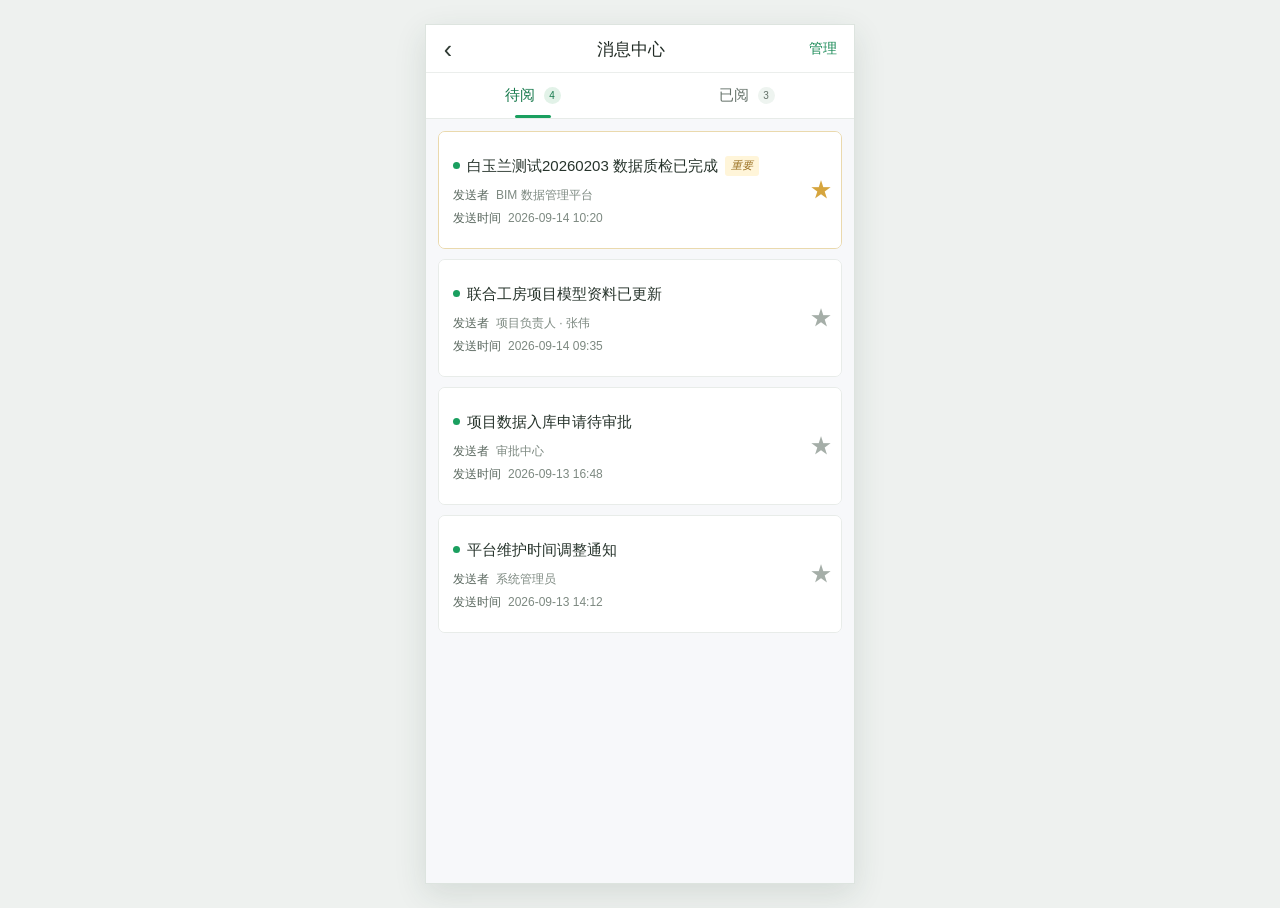
==== mobile-message-center.html @ 8de303bb "新增移动端消息待阅标记与已阅删除原型" ====
<!doctype html>
<html lang="zh-CN">
<head>
  <meta charset="UTF-8">
  <meta name="viewport" content="width=device-width, initial-scale=1, viewport-fit=cover">
  <title>消息中心 - 合肥 BIM 数据中台</title>
  <style>
    *{box-sizing:border-box}
    html,body{margin:0;min-height:100%;background:#eef1ef;color:#303b34;font-family:-apple-system,BlinkMacSystemFont,"PingFang SC","Microsoft YaHei",sans-serif}
    button{font:inherit}
    .mobile-app{position:relative;width:100%;max-width:430px;min-height:100vh;margin:0 auto;background:#f7f8fa;overflow:hidden}
    .app-header{position:sticky;top:0;z-index:20;display:grid;grid-template-columns:44px 1fr 62px;align-items:center;height:48px;padding-top:env(safe-area-inset-top);border-bottom:1px solid #ebeeec;background:#fff}
    .app-header h1{margin:0;text-align:center;font-size:17px;font-weight:500;color:#202a24}
    .header-button{height:48px;border:0;background:transparent;color:#1a8a57;font-size:14px;cursor:pointer}
    .header-button.back{font-size:25px;color:#303b34}
    .message-tabs{position:sticky;top:48px;z-index:18;display:grid;grid-template-columns:1fr 1fr;height:46px;border-bottom:1px solid #e7ebe8;background:#fff}
    .message-tab{position:relative;border:0;background:transparent;color:#66736b;font-size:15px;cursor:pointer}
    .message-tab.active{color:#187a4d;font-weight:500}
    .message-tab.active:after{position:absolute;right:calc(50% - 18px);bottom:0;left:calc(50% - 18px);height:3px;border-radius:2px;background:#1a9f5f;content:""}
    .message-tab em{display:inline-grid;place-items:center;min-width:17px;height:17px;margin-left:4px;padding:0 4px;border-radius:9px;background:#eef4f0;color:#647169;font-size:10px;font-style:normal;vertical-align:1px}
    .message-tab.active em{background:#e2f2e8;color:#187a4d}
    .manage-strip{display:flex;align-items:center;justify-content:space-between;height:42px;padding:0 14px;border-bottom:1px solid #e5ebe7;background:#f1f7f3;color:#66736b;font-size:13px}
    .select-all{display:flex;align-items:center;gap:7px;cursor:pointer}
    .select-all input,.message-select input{width:17px;height:17px;margin:0;accent-color:#1a8a57}
    .manage-strip span{color:#87938b}
    .message-list{padding:12px 12px 82px}
    .message-card{position:relative;margin-bottom:10px;border:1px solid #e8ece9;border-radius:7px;background:#fff;overflow:hidden}
    .message-card.important{border-color:#ead9ad}
    .message-card-main{display:grid;grid-template-columns:1fr 40px;min-height:116px}
    .message-card.managing .message-card-main{grid-template-columns:42px 1fr 40px}
    .message-select{display:none;align-items:center;justify-content:center;border-right:1px solid #f0f2f1}
    .message-card.managing .message-select{display:flex}
    .message-open{padding:14px 6px 13px 14px;border:0;background:#fff;text-align:left;cursor:pointer}
    .message-subject{display:flex;align-items:center;gap:7px;margin-bottom:10px;color:#26332b;font-size:15px;font-weight:500;line-height:1.45}
    .unread-dot{flex:0 0 auto;width:7px;height:7px;border-radius:50%;background:#1a9f5f}
    .important-label{display:inline-flex;align-items:center;height:20px;padding:0 6px;border-radius:3px;background:#fff5d9;color:#9b7224;font-size:11px;font-weight:400}
    .message-meta{display:grid;gap:7px;color:#7d8981;font-size:12px;line-height:1.35}
    .message-meta span{overflow:hidden;text-overflow:ellipsis;white-space:nowrap}
    .message-meta b{margin-right:7px;color:#58665d;font-weight:400}
    .card-action{display:flex;align-items:center;justify-content:center;border:0;background:#fff;color:#a5aea8;font-size:22px;cursor:pointer}
    .card-action.important{color:#d6a53e}
    .card-action.delete{color:#9d6b63;font-size:18px}
    .empty{padding:90px 20px;text-align:center;color:#939d97;font-size:14px}
    .batch-bar{position:absolute;right:0;bottom:0;left:0;z-index:22;display:flex;align-items:center;gap:12px;padding:10px 14px calc(10px + env(safe-area-inset-bottom));border-top:1px solid #dfe6e1;background:#fff;box-shadow:0 -4px 12px rgba(30,61,43,.06)}
    .batch-bar span{flex:1;color:#68756d;font-size:13px}
    .batch-action{height:36px;padding:0 18px;border:1px solid #218658;border-radius:5px;background:#fff;color:#18774c;cursor:pointer}
    .batch-action.primary{background:#188556;color:#fff}
    .batch-action.danger{border-color:#c98579;color:#a34f43}
    .batch-action:disabled{border-color:#d7ddd9;background:#f3f5f4;color:#aab2ad;cursor:not-allowed}
    .sheet-mask{position:absolute;inset:0;z-index:40;display:flex;align-items:flex-end;background:rgba(18,31,23,.36)}
    .sheet{width:100%;max-height:86vh;border-radius:12px 12px 0 0;background:#fff;overflow:auto}
    .sheet-head{position:sticky;top:0;display:grid;grid-template-columns:50px 1fr 50px;align-items:center;height:50px;border-bottom:1px solid #e8ece9;background:#fff}
    .sheet-head h2{margin:0;text-align:center;font-size:16px;font-weight:500}
    .sheet-head button{height:50px;border:0;background:transparent;color:#65736a;font-size:14px;cursor:pointer}
    .sheet-content{padding:20px 18px 32px}
    .sheet-content h3{margin:0 0 14px;color:#25332a;font-size:18px;font-weight:500;line-height:1.5}
    .detail-meta{display:grid;gap:8px;padding-bottom:16px;border-bottom:1px solid #edf0ee;color:#7c8880;font-size:12px}
    .detail-meta b{display:inline-block;width:60px;color:#56645b;font-weight:400}
    .sheet-content p{margin:18px 0 0;color:#4d5b52;font-size:14px;line-height:1.8}
    .confirm-box{align-self:center;width:calc(100% - 56px);margin:auto;border-radius:9px;background:#fff;overflow:hidden}
    .confirm-box h3{margin:0;padding:22px 20px 8px;text-align:center;font-size:17px;font-weight:500}
    .confirm-box p{margin:0;padding:0 22px 22px;color:#78847c;text-align:center;font-size:13px;line-height:1.6}
    .confirm-actions{display:grid;grid-template-columns:1fr 1fr;border-top:1px solid #e6ebe7}
    .confirm-actions button{height:46px;border:0;background:#fff;color:#66736b;cursor:pointer}
    .confirm-actions button+button{border-left:1px solid #e6ebe7;color:#a34f43}
    [hidden]{display:none!important}
    @media(min-width:431px){.mobile-app{min-height:860px;margin:24px auto;border:1px solid #dde4df;box-shadow:0 10px 30px rgba(37,62,47,.12)}}
  </style>
</head>
<body>
  <main class="mobile-app" id="mobileMessageApp">
    <header class="app-header">
      <button class="header-button back" type="button" aria-label="返回">‹</button>
      <h1>消息中心</h1>
      <button class="header-button" type="button" data-manage>管理</button>
    </header>
    <nav class="message-tabs" aria-label="消息状态">
      <button class="message-tab active" type="button" data-tab="unread">待阅 <em data-unread-count></em></button>
      <button class="message-tab" type="button" data-tab="read">已阅 <em data-read-count></em></button>
    </nav>
    <section class="manage-strip" data-manage-strip hidden>
      <label class="select-all"><input type="checkbox" data-select-all>全选</label>
      <span data-selected-label>已选择 0 条</span>
    </section>
    <section class="message-list" data-message-list></section>
    <footer class="batch-bar" data-batch-bar hidden>
      <span data-batch-summary>请选择消息</span>
      <button class="batch-action primary" type="button" data-batch-mark disabled>标记重要</button>
      <button class="batch-action danger" type="button" data-batch-delete disabled>删除</button>
    </footer>
    <section class="sheet-mask" data-detail-mask hidden>
      <article class="sheet" role="dialog" aria-modal="true" aria-label="消息详情">
        <header class="sheet-head"><span></span><h2>消息详情</h2><button type="button" data-close-detail>关闭</button></header>
        <div class="sheet-content" data-detail-content></div>
      </article>
    </section>
    <section class="sheet-mask" data-confirm-mask hidden>
      <article class="confirm-box" role="dialog" aria-modal="true" aria-label="删除确认">
        <h3>删除消息</h3>
        <p data-confirm-text></p>
        <div class="confirm-actions"><button type="button" data-cancel-delete>取消</button><button type="button" data-confirm-delete>删除</button></div>
      </article>
    </section>
  </main>
  <script>
    (() => {
      const app = document.getElementById('mobileMessageApp');
      const messages = [
        {id:1,read:false,important:true,sender:'BIM 数据管理平台',time:'2026-09-14 10:20',subject:'白玉兰测试20260203 数据质检已完成',content:'项目数据质检任务已完成，请进入质检结果查看本次检查情况。'},
        {id:2,read:false,important:false,sender:'项目负责人 · 张伟',time:'2026-09-14 09:35',subject:'联合工房项目模型资料已更新',content:'联合工房土建专业模型资料已更新，请及时查看最新版本。'},
        {id:3,read:false,important:false,sender:'审批中心',time:'2026-09-13 16:48',subject:'项目数据入库申请待审批',content:'您有一条项目数据入库申请待处理，请在审批中心完成审批。'},
        {id:4,read:false,important:false,sender:'系统管理员',time:'2026-09-13 14:12',subject:'平台维护时间调整通知',content:'平台计划维护时间已调整，请提前保存正在处理的业务数据。'},
        {id:5,read:true,important:true,sender:'BIM 数据管理平台',time:'2026-09-12 15:30',subject:'完整性检查已通过',content:'白玉兰测试20260203 完整性检查已通过，可继续发起数据质检。'},
        {id:6,read:true,important:false,sender:'审批中心',time:'2026-09-11 11:28',subject:'模型数据使用申请已同意',content:'您提交的模型数据使用申请已审批通过。'},
        {id:7,read:true,important:false,sender:'项目负责人 · 李敏',time:'2026-09-10 17:05',subject:'机电专业文件重新上传完成',content:'机电专业模型文件已重新上传，可重新执行相关检查。'}
      ];
      const state = {tab:'unread',managing:false,selected:new Set(),pendingDelete:[]};
      const list = app.querySelector('[data-message-list]');
      const escapeHtml = value => String(value).replace(/[&<>"']/g, char => ({'&':'&amp;','<':'&lt;','>':'&gt;','"':'&quot;',"'":'&#39;'}[char]));
      const visibleMessages = () => messages.filter(item => state.tab === 'unread' ? !item.read : item.read).sort((a,b) => Number(b.important) - Number(a.important));

      function render(){
        const current = visibleMessages();
        app.querySelectorAll('[data-tab]').forEach(button => button.classList.toggle('active',button.dataset.tab === state.tab));
        app.querySelector('[data-unread-count]').textContent = messages.filter(item => !item.read).length;
        app.querySelector('[data-read-count]').textContent = messages.filter(item => item.read).length;
        app.querySelector('[data-manage]').textContent = state.managing ? '完成' : '管理';
        app.querySelector('[data-manage-strip]').hidden = !state.managing;
        app.querySelector('[data-batch-bar]').hidden = !state.managing;
        app.querySelector('[data-batch-mark]').hidden = state.tab !== 'unread';
        app.querySelector('[data-batch-delete]').hidden = state.tab !== 'read';
        app.querySelector('[data-selected-label]').textContent = `已选择 ${state.selected.size} 条`;
        app.querySelector('[data-batch-summary]').textContent = state.selected.size ? `已选择 ${state.selected.size} 条消息` : '请选择消息';
        app.querySelector('[data-batch-mark]').disabled = state.selected.size === 0;
        app.querySelector('[data-batch-delete]').disabled = state.selected.size === 0;
        const selectAll = app.querySelector('[data-select-all]');
        selectAll.checked = current.length > 0 && current.every(item => state.selected.has(item.id));
        selectAll.disabled = current.length === 0;
        list.innerHTML = current.length ? current.map(item => `
          <article class="message-card ${item.important ? 'important' : ''} ${state.managing ? 'managing' : ''}" data-message-id="${item.id}">
            <div class="message-card-main">
              <label class="message-select" aria-label="选择消息"><input type="checkbox" data-select-message="${item.id}" ${state.selected.has(item.id) ? 'checked' : ''}></label>
              <button class="message-open" type="button" data-open-message="${item.id}">
                <div class="message-subject">${item.read ? '' : '<i class="unread-dot"></i>'}<span>${escapeHtml(item.subject)}</span>${item.important ? '<em class="important-label">重要</em>' : ''}</div>
                <div class="message-meta"><span><b>发送者</b>${escapeHtml(item.sender)}</span><span><b>发送时间</b>${escapeHtml(item.time)}</span></div>
              </button>
              ${state.tab === 'unread' ? `<button class="card-action ${item.important ? 'important' : ''}" type="button" data-toggle-important="${item.id}" aria-label="${item.important ? '取消重要标记' : '标记重要'}">★</button>` : `<button class="card-action delete" type="button" data-delete-one="${item.id}" aria-label="删除消息">删除</button>`}
            </div>
          </article>`).join('') : `<div class="empty">暂无${state.tab === 'unread' ? '待阅' : '已阅'}消息</div>`;
      }

      function resetSelection(){state.selected.clear();state.managing=false;}
      function requestDelete(ids){state.pendingDelete = ids;app.querySelector('[data-confirm-text]').textContent = ids.length > 1 ? `确定删除选中的 ${ids.length} 条已阅消息吗？删除后无法恢复。` : '确定删除这条已阅消息吗？删除后无法恢复。';app.querySelector('[data-confirm-mask]').hidden = false;}

      app.addEventListener('click',event => {
        const tab = event.target.closest('[data-tab]');
        if(tab){state.tab=tab.dataset.tab;resetSelection();render();return;}
        if(event.target.closest('[data-manage]')){state.managing=!state.managing;state.selected.clear();render();return;}
        const important = event.target.closest('[data-toggle-important]');
        if(important){const item=messages.find(message=>message.id===Number(important.dataset.toggleImportant));if(item)item.important=!item.important;render();return;}
        const open = event.target.closest('[data-open-message]');
        if(open && !state.managing){const item=messages.find(message=>message.id===Number(open.dataset.openMessage));if(!item)return;item.read=true;app.querySelector('[data-detail-content]').innerHTML=`<h3>${escapeHtml(item.subject)}</h3><div class="detail-meta"><span><b>发送者</b>${escapeHtml(item.sender)}</span><span><b>发送时间</b>${escapeHtml(item.time)}</span>${item.important?'<span><b>消息标记</b>重要</span>':''}</div><p>${escapeHtml(item.content)}</p>`;app.querySelector('[data-detail-mask]').hidden=false;render();return;}
        const singleDelete = event.target.closest('[data-delete-one]');
        if(singleDelete){requestDelete([Number(singleDelete.dataset.deleteOne)]);return;}
        if(event.target.closest('[data-batch-mark]')){messages.forEach(item=>{if(state.selected.has(item.id))item.important=true;});resetSelection();render();return;}
        if(event.target.closest('[data-batch-delete]')){requestDelete([...state.selected]);return;}
        if(event.target.closest('[data-close-detail]') || event.target === app.querySelector('[data-detail-mask]')){app.querySelector('[data-detail-mask]').hidden=true;return;}
        if(event.target.closest('[data-cancel-delete]') || event.target === app.querySelector('[data-confirm-mask]')){app.querySelector('[data-confirm-mask]').hidden=true;state.pendingDelete=[];return;}
        if(event.target.closest('[data-confirm-delete]')){state.pendingDelete.forEach(id=>{const index=messages.findIndex(item=>item.id===id);if(index>=0)messages.splice(index,1);});state.pendingDelete=[];app.querySelector('[data-confirm-mask]').hidden=true;resetSelection();render();}
      });
      app.addEventListener('change',event => {
        if(event.target.matches('[data-select-message]')){const id=Number(event.target.dataset.selectMessage);event.target.checked?state.selected.add(id):state.selected.delete(id);render();}
        if(event.target.matches('[data-select-all]')){const current=visibleMessages();current.forEach(item=>event.target.checked?state.selected.add(item.id):state.selected.delete(item.id));render();}
      });
      render();
    })();
  </script>
</body>
</html>
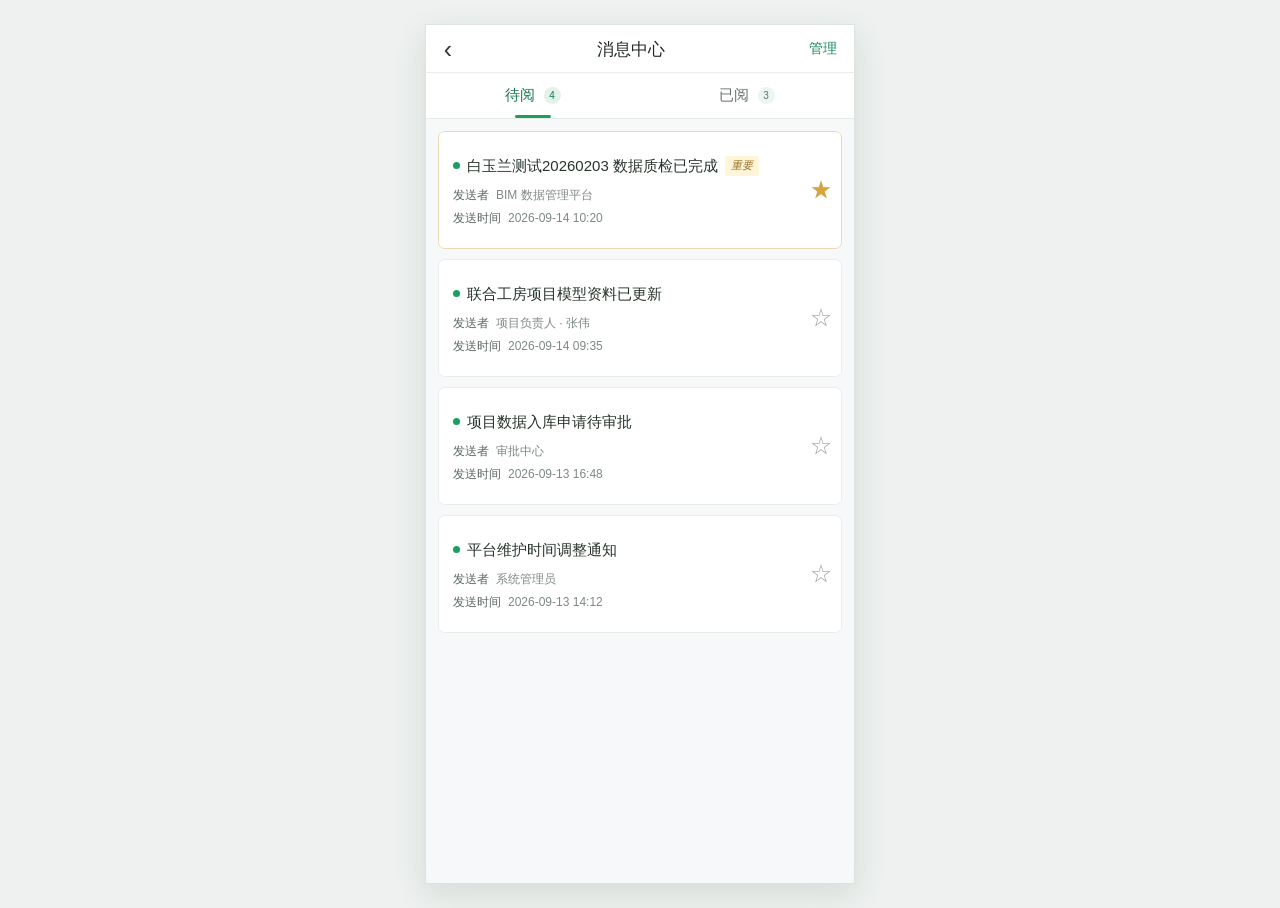
==== commit cfba180d: "完善移动端待阅消息重要标记" ====
--- a/mobile-message-center.html
+++ b/mobile-message-center.html
@@ -105,7 +105,7 @@
   <script>
     (() => {
       const app = document.getElementById('mobileMessageApp');
-      const messages = [
+      const defaultMessages = [
         {id:1,read:false,important:true,sender:'BIM 数据管理平台',time:'2026-09-14 10:20',subject:'白玉兰测试20260203 数据质检已完成',content:'项目数据质检任务已完成，请进入质检结果查看本次检查情况。'},
         {id:2,read:false,important:false,sender:'项目负责人 · 张伟',time:'2026-09-14 09:35',subject:'联合工房项目模型资料已更新',content:'联合工房土建专业模型资料已更新，请及时查看最新版本。'},
         {id:3,read:false,important:false,sender:'审批中心',time:'2026-09-13 16:48',subject:'项目数据入库申请待审批',content:'您有一条项目数据入库申请待处理，请在审批中心完成审批。'},
@@ -114,6 +114,21 @@
         {id:6,read:true,important:false,sender:'审批中心',time:'2026-09-11 11:28',subject:'模型数据使用申请已同意',content:'您提交的模型数据使用申请已审批通过。'},
         {id:7,read:true,important:false,sender:'项目负责人 · 李敏',time:'2026-09-10 17:05',subject:'机电专业文件重新上传完成',content:'机电专业模型文件已重新上传，可重新执行相关检查。'}
       ];
+      const storageKey = 'hfyc-mobile-message-center-v1';
+      const loadMessages = () => {
+        try {
+          const saved = JSON.parse(window.localStorage.getItem(storageKey));
+          return Array.isArray(saved) && saved.every(item => item && Number.isInteger(item.id))
+            ? saved
+            : defaultMessages.map(item => ({...item}));
+        } catch (error) {
+          return defaultMessages.map(item => ({...item}));
+        }
+      };
+      const messages = loadMessages();
+      const persistMessages = () => {
+        try { window.localStorage.setItem(storageKey, JSON.stringify(messages)); } catch (error) { /* 原型在无存储权限时仍可正常演示 */ }
+      };
       const state = {tab:'unread',managing:false,selected:new Set(),pendingDelete:[]};
       const list = app.querySelector('[data-message-list]');
       const escapeHtml = value => String(value).replace(/[&<>"']/g, char => ({'&':'&amp;','<':'&lt;','>':'&gt;','"':'&quot;',"'":'&#39;'}[char]));
@@ -144,7 +159,7 @@
                 <div class="message-subject">${item.read ? '' : '<i class="unread-dot"></i>'}<span>${escapeHtml(item.subject)}</span>${item.important ? '<em class="important-label">重要</em>' : ''}</div>
                 <div class="message-meta"><span><b>发送者</b>${escapeHtml(item.sender)}</span><span><b>发送时间</b>${escapeHtml(item.time)}</span></div>
               </button>
-              ${state.tab === 'unread' ? `<button class="card-action ${item.important ? 'important' : ''}" type="button" data-toggle-important="${item.id}" aria-label="${item.important ? '取消重要标记' : '标记重要'}">★</button>` : `<button class="card-action delete" type="button" data-delete-one="${item.id}" aria-label="删除消息">删除</button>`}
+              ${state.tab === 'unread' ? `<button class="card-action ${item.important ? 'important' : ''}" type="button" data-toggle-important="${item.id}" aria-label="${item.important ? '取消重要标记' : '标记重要'}" title="${item.important ? '取消重要标记' : '标记重要'}">${item.important ? '★' : '☆'}</button>` : `<button class="card-action delete" type="button" data-delete-one="${item.id}" aria-label="删除消息">删除</button>`}
             </div>
           </article>`).join('') : `<div class="empty">暂无${state.tab === 'unread' ? '待阅' : '已阅'}消息</div>`;
       }
@@ -157,16 +172,16 @@
         if(tab){state.tab=tab.dataset.tab;resetSelection();render();return;}
         if(event.target.closest('[data-manage]')){state.managing=!state.managing;state.selected.clear();render();return;}
         const important = event.target.closest('[data-toggle-important]');
-        if(important){const item=messages.find(message=>message.id===Number(important.dataset.toggleImportant));if(item)item.important=!item.important;render();return;}
+        if(important){const item=messages.find(message=>message.id===Number(important.dataset.toggleImportant));if(item){item.important=!item.important;persistMessages();}render();return;}
         const open = event.target.closest('[data-open-message]');
-        if(open && !state.managing){const item=messages.find(message=>message.id===Number(open.dataset.openMessage));if(!item)return;item.read=true;app.querySelector('[data-detail-content]').innerHTML=`<h3>${escapeHtml(item.subject)}</h3><div class="detail-meta"><span><b>发送者</b>${escapeHtml(item.sender)}</span><span><b>发送时间</b>${escapeHtml(item.time)}</span>${item.important?'<span><b>消息标记</b>重要</span>':''}</div><p>${escapeHtml(item.content)}</p>`;app.querySelector('[data-detail-mask]').hidden=false;render();return;}
+        if(open && !state.managing){const item=messages.find(message=>message.id===Number(open.dataset.openMessage));if(!item)return;item.read=true;persistMessages();app.querySelector('[data-detail-content]').innerHTML=`<h3>${escapeHtml(item.subject)}</h3><div class="detail-meta"><span><b>发送者</b>${escapeHtml(item.sender)}</span><span><b>发送时间</b>${escapeHtml(item.time)}</span>${item.important?'<span><b>消息标记</b>重要</span>':''}</div><p>${escapeHtml(item.content)}</p>`;app.querySelector('[data-detail-mask]').hidden=false;render();return;}
         const singleDelete = event.target.closest('[data-delete-one]');
         if(singleDelete){requestDelete([Number(singleDelete.dataset.deleteOne)]);return;}
-        if(event.target.closest('[data-batch-mark]')){messages.forEach(item=>{if(state.selected.has(item.id))item.important=true;});resetSelection();render();return;}
+        if(event.target.closest('[data-batch-mark]')){messages.forEach(item=>{if(state.selected.has(item.id))item.important=true;});persistMessages();resetSelection();render();return;}
         if(event.target.closest('[data-batch-delete]')){requestDelete([...state.selected]);return;}
         if(event.target.closest('[data-close-detail]') || event.target === app.querySelector('[data-detail-mask]')){app.querySelector('[data-detail-mask]').hidden=true;return;}
         if(event.target.closest('[data-cancel-delete]') || event.target === app.querySelector('[data-confirm-mask]')){app.querySelector('[data-confirm-mask]').hidden=true;state.pendingDelete=[];return;}
-        if(event.target.closest('[data-confirm-delete]')){state.pendingDelete.forEach(id=>{const index=messages.findIndex(item=>item.id===id);if(index>=0)messages.splice(index,1);});state.pendingDelete=[];app.querySelector('[data-confirm-mask]').hidden=true;resetSelection();render();}
+        if(event.target.closest('[data-confirm-delete]')){state.pendingDelete.forEach(id=>{const index=messages.findIndex(item=>item.id===id);if(index>=0)messages.splice(index,1);});persistMessages();state.pendingDelete=[];app.querySelector('[data-confirm-mask]').hidden=true;resetSelection();render();}
       });
       app.addEventListener('change',event => {
         if(event.target.matches('[data-select-message]')){const id=Number(event.target.dataset.selectMessage);event.target.checked?state.selected.add(id):state.selected.delete(id);render();}
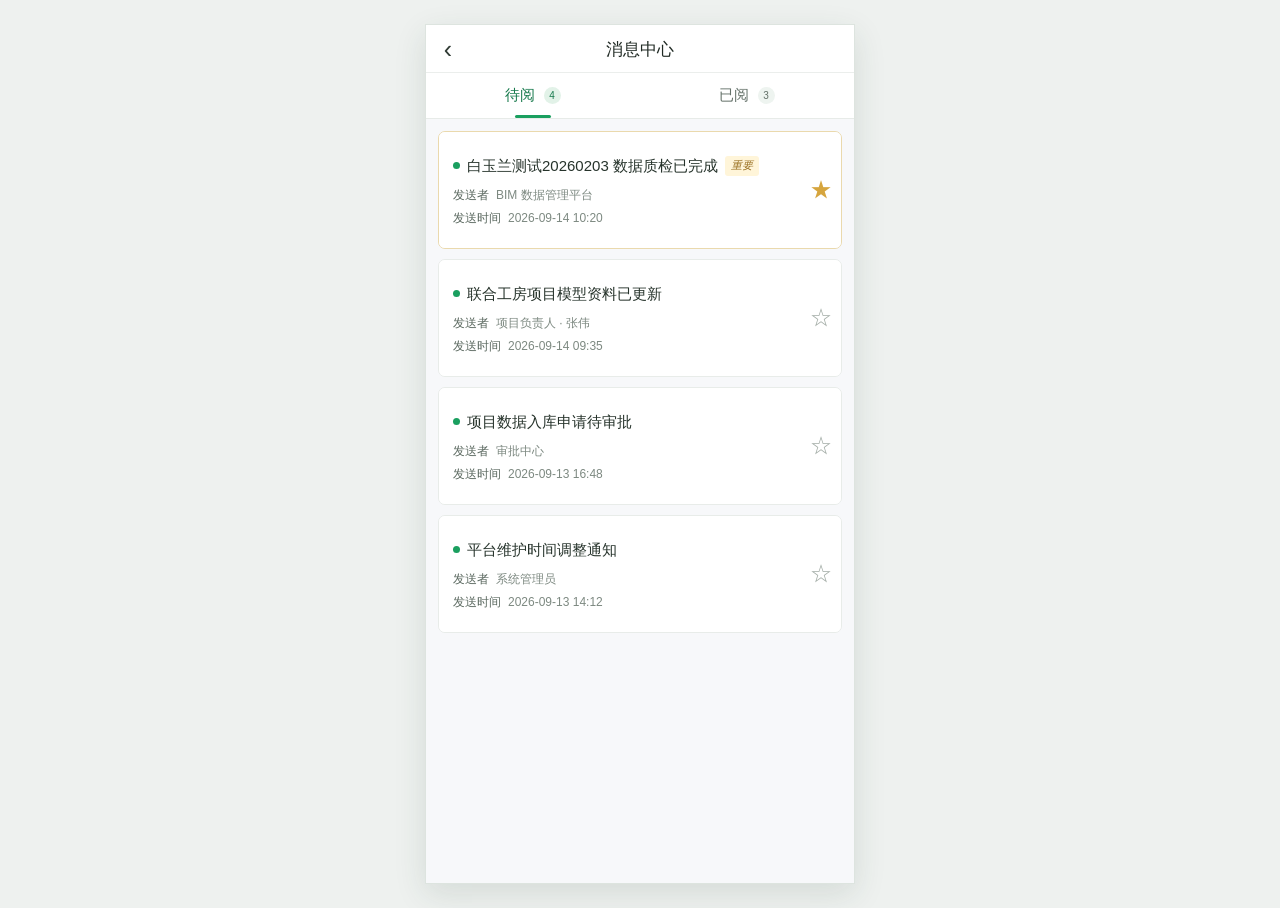
==== commit 4862df17: "简化待阅消息直接星标" ====
--- a/mobile-message-center.html
+++ b/mobile-message-center.html
@@ -10,6 +10,7 @@
     button{font:inherit}
     .mobile-app{position:relative;width:100%;max-width:430px;min-height:100vh;margin:0 auto;background:#f7f8fa;overflow:hidden}
     .app-header{position:sticky;top:0;z-index:20;display:grid;grid-template-columns:44px 1fr 62px;align-items:center;height:48px;padding-top:env(safe-area-inset-top);border-bottom:1px solid #ebeeec;background:#fff}
+    .app-header.no-manage{grid-template-columns:44px 1fr 44px}
     .app-header h1{margin:0;text-align:center;font-size:17px;font-weight:500;color:#202a24}
     .header-button{height:48px;border:0;background:transparent;color:#1a8a57;font-size:14px;cursor:pointer}
     .header-button.back{font-size:25px;color:#303b34}
@@ -24,6 +25,7 @@
     .select-all input,.message-select input{width:17px;height:17px;margin:0;accent-color:#1a8a57}
     .manage-strip span{color:#87938b}
     .message-list{padding:12px 12px 82px}
+    .mobile-app:not(.is-managing) .message-list{padding-bottom:18px}
     .message-card{position:relative;margin-bottom:10px;border:1px solid #e8ece9;border-radius:7px;background:#fff;overflow:hidden}
     .message-card.important{border-color:#ead9ad}
     .message-card-main{display:grid;grid-template-columns:1fr 40px;min-height:116px}
@@ -85,7 +87,6 @@
     <section class="message-list" data-message-list></section>
     <footer class="batch-bar" data-batch-bar hidden>
       <span data-batch-summary>请选择消息</span>
-      <button class="batch-action primary" type="button" data-batch-mark disabled>标记重要</button>
       <button class="batch-action danger" type="button" data-batch-delete disabled>删除</button>
     </footer>
     <section class="sheet-mask" data-detail-mask hidden>
@@ -135,24 +136,27 @@
       const visibleMessages = () => messages.filter(item => state.tab === 'unread' ? !item.read : item.read).sort((a,b) => Number(b.important) - Number(a.important));
 
       function render(){
+        const canManage = state.tab === 'read';
+        const managingRead = canManage && state.managing;
         const current = visibleMessages();
         app.querySelectorAll('[data-tab]').forEach(button => button.classList.toggle('active',button.dataset.tab === state.tab));
         app.querySelector('[data-unread-count]').textContent = messages.filter(item => !item.read).length;
         app.querySelector('[data-read-count]').textContent = messages.filter(item => item.read).length;
-        app.querySelector('[data-manage]').textContent = state.managing ? '完成' : '管理';
-        app.querySelector('[data-manage-strip]').hidden = !state.managing;
-        app.querySelector('[data-batch-bar]').hidden = !state.managing;
-        app.querySelector('[data-batch-mark]').hidden = state.tab !== 'unread';
-        app.querySelector('[data-batch-delete]').hidden = state.tab !== 'read';
+        const manageButton = app.querySelector('[data-manage]');
+        manageButton.hidden = !canManage;
+        manageButton.textContent = managingRead ? '完成' : '管理';
+        app.querySelector('.app-header').classList.toggle('no-manage', !canManage);
+        app.classList.toggle('is-managing', managingRead);
+        app.querySelector('[data-manage-strip]').hidden = !managingRead;
+        app.querySelector('[data-batch-bar]').hidden = !managingRead;
         app.querySelector('[data-selected-label]').textContent = `已选择 ${state.selected.size} 条`;
         app.querySelector('[data-batch-summary]').textContent = state.selected.size ? `已选择 ${state.selected.size} 条消息` : '请选择消息';
-        app.querySelector('[data-batch-mark]').disabled = state.selected.size === 0;
         app.querySelector('[data-batch-delete]').disabled = state.selected.size === 0;
         const selectAll = app.querySelector('[data-select-all]');
         selectAll.checked = current.length > 0 && current.every(item => state.selected.has(item.id));
         selectAll.disabled = current.length === 0;
         list.innerHTML = current.length ? current.map(item => `
-          <article class="message-card ${item.important ? 'important' : ''} ${state.managing ? 'managing' : ''}" data-message-id="${item.id}">
+          <article class="message-card ${item.important ? 'important' : ''} ${managingRead ? 'managing' : ''}" data-message-id="${item.id}">
             <div class="message-card-main">
               <label class="message-select" aria-label="选择消息"><input type="checkbox" data-select-message="${item.id}" ${state.selected.has(item.id) ? 'checked' : ''}></label>
               <button class="message-open" type="button" data-open-message="${item.id}">
@@ -170,14 +174,13 @@
       app.addEventListener('click',event => {
         const tab = event.target.closest('[data-tab]');
         if(tab){state.tab=tab.dataset.tab;resetSelection();render();return;}
-        if(event.target.closest('[data-manage]')){state.managing=!state.managing;state.selected.clear();render();return;}
+        if(event.target.closest('[data-manage]') && state.tab === 'read'){state.managing=!state.managing;state.selected.clear();render();return;}
         const important = event.target.closest('[data-toggle-important]');
         if(important){const item=messages.find(message=>message.id===Number(important.dataset.toggleImportant));if(item){item.important=!item.important;persistMessages();}render();return;}
         const open = event.target.closest('[data-open-message]');
         if(open && !state.managing){const item=messages.find(message=>message.id===Number(open.dataset.openMessage));if(!item)return;item.read=true;persistMessages();app.querySelector('[data-detail-content]').innerHTML=`<h3>${escapeHtml(item.subject)}</h3><div class="detail-meta"><span><b>发送者</b>${escapeHtml(item.sender)}</span><span><b>发送时间</b>${escapeHtml(item.time)}</span>${item.important?'<span><b>消息标记</b>重要</span>':''}</div><p>${escapeHtml(item.content)}</p>`;app.querySelector('[data-detail-mask]').hidden=false;render();return;}
         const singleDelete = event.target.closest('[data-delete-one]');
         if(singleDelete){requestDelete([Number(singleDelete.dataset.deleteOne)]);return;}
-        if(event.target.closest('[data-batch-mark]')){messages.forEach(item=>{if(state.selected.has(item.id))item.important=true;});persistMessages();resetSelection();render();return;}
         if(event.target.closest('[data-batch-delete]')){requestDelete([...state.selected]);return;}
         if(event.target.closest('[data-close-detail]') || event.target === app.querySelector('[data-detail-mask]')){app.querySelector('[data-detail-mask]').hidden=true;return;}
         if(event.target.closest('[data-cancel-delete]') || event.target === app.querySelector('[data-confirm-mask]')){app.querySelector('[data-confirm-mask]').hidden=true;state.pendingDelete=[];return;}
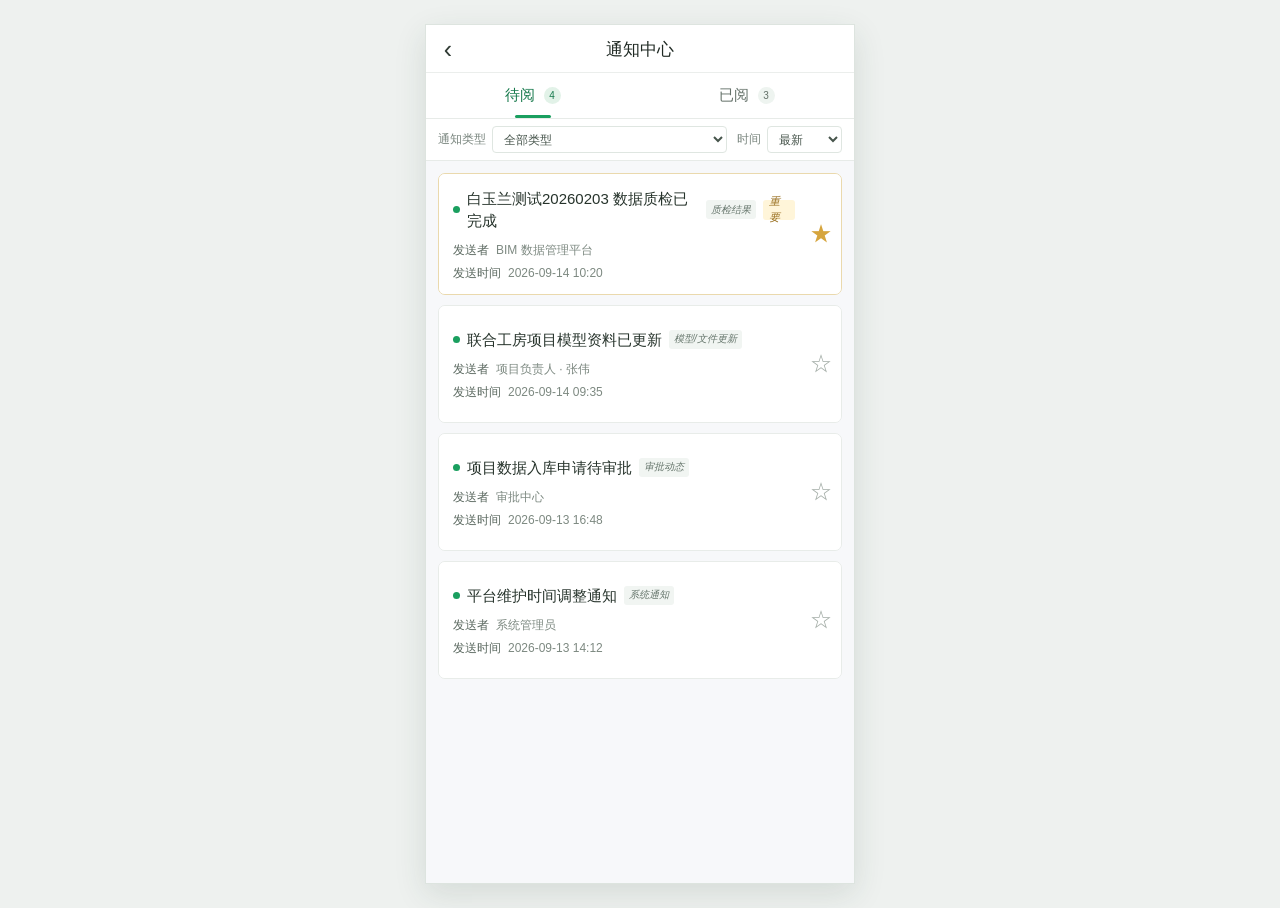
==== commit 19800b84: "整合移动端通知中心消息管理" ====
--- a/mobile-message-center.html
+++ b/mobile-message-center.html
@@ -3,7 +3,7 @@
 <head>
   <meta charset="UTF-8">
   <meta name="viewport" content="width=device-width, initial-scale=1, viewport-fit=cover">
-  <title>消息中心 - 合肥 BIM 数据中台</title>
+  <title>通知中心 - 合肥 BIM 数据中台</title>
   <style>
     *{box-sizing:border-box}
     html,body{margin:0;min-height:100%;background:#eef1ef;color:#303b34;font-family:-apple-system,BlinkMacSystemFont,"PingFang SC","Microsoft YaHei",sans-serif}
@@ -20,6 +20,11 @@
     .message-tab.active:after{position:absolute;right:calc(50% - 18px);bottom:0;left:calc(50% - 18px);height:3px;border-radius:2px;background:#1a9f5f;content:""}
     .message-tab em{display:inline-grid;place-items:center;min-width:17px;height:17px;margin-left:4px;padding:0 4px;border-radius:9px;background:#eef4f0;color:#647169;font-size:10px;font-style:normal;vertical-align:1px}
     .message-tab.active em{background:#e2f2e8;color:#187a4d}
+    .notice-filter{position:sticky;top:94px;z-index:17;display:flex;gap:10px;padding:7px 12px;border-bottom:1px solid #e7ebe8;background:#fff}
+    .notice-filter label{display:flex;align-items:center;gap:6px;min-width:0;color:#7a867f;font-size:12px;white-space:nowrap}
+    .notice-filter select{min-width:0;height:27px;padding:0 22px 0 7px;border:1px solid #dfe6e1;border-radius:4px;background:#fff;color:#47554c;font-size:12px;outline:0}
+    .notice-filter label:first-child{flex:1}
+    .notice-filter label:first-child select{width:100%}
     .manage-strip{display:flex;align-items:center;justify-content:space-between;height:42px;padding:0 14px;border-bottom:1px solid #e5ebe7;background:#f1f7f3;color:#66736b;font-size:13px}
     .select-all{display:flex;align-items:center;gap:7px;cursor:pointer}
     .select-all input,.message-select input{width:17px;height:17px;margin:0;accent-color:#1a8a57}
@@ -36,6 +41,7 @@
     .message-subject{display:flex;align-items:center;gap:7px;margin-bottom:10px;color:#26332b;font-size:15px;font-weight:500;line-height:1.45}
     .unread-dot{flex:0 0 auto;width:7px;height:7px;border-radius:50%;background:#1a9f5f}
     .important-label{display:inline-flex;align-items:center;height:20px;padding:0 6px;border-radius:3px;background:#fff5d9;color:#9b7224;font-size:11px;font-weight:400}
+    .notice-type{display:inline-flex;align-items:center;height:19px;padding:0 5px;border-radius:3px;background:#f1f5f2;color:#66766c;font-size:10px;font-weight:400;white-space:nowrap}
     .message-meta{display:grid;gap:7px;color:#7d8981;font-size:12px;line-height:1.35}
     .message-meta span{overflow:hidden;text-overflow:ellipsis;white-space:nowrap}
     .message-meta b{margin-right:7px;color:#58665d;font-weight:400}
@@ -73,13 +79,30 @@
   <main class="mobile-app" id="mobileMessageApp">
     <header class="app-header">
       <button class="header-button back" type="button" aria-label="返回">‹</button>
-      <h1>消息中心</h1>
+      <h1>通知中心</h1>
       <button class="header-button" type="button" data-manage>管理</button>
     </header>
-    <nav class="message-tabs" aria-label="消息状态">
+    <nav class="message-tabs" aria-label="通知状态">
       <button class="message-tab active" type="button" data-tab="unread">待阅 <em data-unread-count></em></button>
       <button class="message-tab" type="button" data-tab="read">已阅 <em data-read-count></em></button>
     </nav>
+    <section class="notice-filter" aria-label="通知筛选">
+      <label>通知类型
+        <select data-notice-type aria-label="通知类型">
+          <option value="all">全部类型</option>
+          <option value="quality">质检结果</option>
+          <option value="model">模型/文件更新</option>
+          <option value="approval">审批动态</option>
+          <option value="system">系统通知</option>
+        </select>
+      </label>
+      <label>时间
+        <select data-notice-sort aria-label="通知时间排序">
+          <option value="latest">最新</option>
+          <option value="earliest">最早</option>
+        </select>
+      </label>
+    </section>
     <section class="manage-strip" data-manage-strip hidden>
       <label class="select-all"><input type="checkbox" data-select-all>全选</label>
       <span data-selected-label>已选择 0 条</span>
@@ -90,14 +113,14 @@
       <button class="batch-action danger" type="button" data-batch-delete disabled>删除</button>
     </footer>
     <section class="sheet-mask" data-detail-mask hidden>
-      <article class="sheet" role="dialog" aria-modal="true" aria-label="消息详情">
-        <header class="sheet-head"><span></span><h2>消息详情</h2><button type="button" data-close-detail>关闭</button></header>
+      <article class="sheet" role="dialog" aria-modal="true" aria-label="通知详情">
+        <header class="sheet-head"><span></span><h2>通知详情</h2><button type="button" data-close-detail>关闭</button></header>
         <div class="sheet-content" data-detail-content></div>
       </article>
     </section>
     <section class="sheet-mask" data-confirm-mask hidden>
       <article class="confirm-box" role="dialog" aria-modal="true" aria-label="删除确认">
-        <h3>删除消息</h3>
+        <h3>删除通知</h3>
         <p data-confirm-text></p>
         <div class="confirm-actions"><button type="button" data-cancel-delete>取消</button><button type="button" data-confirm-delete>删除</button></div>
       </article>
@@ -107,19 +130,19 @@
     (() => {
       const app = document.getElementById('mobileMessageApp');
       const defaultMessages = [
-        {id:1,read:false,important:true,sender:'BIM 数据管理平台',time:'2026-09-14 10:20',subject:'白玉兰测试20260203 数据质检已完成',content:'项目数据质检任务已完成，请进入质检结果查看本次检查情况。'},
-        {id:2,read:false,important:false,sender:'项目负责人 · 张伟',time:'2026-09-14 09:35',subject:'联合工房项目模型资料已更新',content:'联合工房土建专业模型资料已更新，请及时查看最新版本。'},
-        {id:3,read:false,important:false,sender:'审批中心',time:'2026-09-13 16:48',subject:'项目数据入库申请待审批',content:'您有一条项目数据入库申请待处理，请在审批中心完成审批。'},
-        {id:4,read:false,important:false,sender:'系统管理员',time:'2026-09-13 14:12',subject:'平台维护时间调整通知',content:'平台计划维护时间已调整，请提前保存正在处理的业务数据。'},
-        {id:5,read:true,important:true,sender:'BIM 数据管理平台',time:'2026-09-12 15:30',subject:'完整性检查已通过',content:'白玉兰测试20260203 完整性检查已通过，可继续发起数据质检。'},
-        {id:6,read:true,important:false,sender:'审批中心',time:'2026-09-11 11:28',subject:'模型数据使用申请已同意',content:'您提交的模型数据使用申请已审批通过。'},
-        {id:7,read:true,important:false,sender:'项目负责人 · 李敏',time:'2026-09-10 17:05',subject:'机电专业文件重新上传完成',content:'机电专业模型文件已重新上传，可重新执行相关检查。'}
+        {id:1,read:false,important:true,type:'quality',typeLabel:'质检结果',sender:'BIM 数据管理平台',time:'2026-09-14 10:20',subject:'白玉兰测试20260203 数据质检已完成',content:'项目数据质检任务已完成，请进入质检结果查看本次检查情况。'},
+        {id:2,read:false,important:false,type:'model',typeLabel:'模型/文件更新',sender:'项目负责人 · 张伟',time:'2026-09-14 09:35',subject:'联合工房项目模型资料已更新',content:'联合工房土建专业模型资料已更新，请及时查看最新版本。'},
+        {id:3,read:false,important:false,type:'approval',typeLabel:'审批动态',sender:'审批中心',time:'2026-09-13 16:48',subject:'项目数据入库申请待审批',content:'您有一条项目数据入库申请待处理，请在审批中心完成审批。'},
+        {id:4,read:false,important:false,type:'system',typeLabel:'系统通知',sender:'系统管理员',time:'2026-09-13 14:12',subject:'平台维护时间调整通知',content:'平台计划维护时间已调整，请提前保存正在处理的业务数据。'},
+        {id:5,read:true,important:true,type:'quality',typeLabel:'质检结果',sender:'BIM 数据管理平台',time:'2026-09-12 15:30',subject:'完整性检查已通过',content:'白玉兰测试20260203 完整性检查已通过，可继续发起数据质检。'},
+        {id:6,read:true,important:false,type:'approval',typeLabel:'审批动态',sender:'审批中心',time:'2026-09-11 11:28',subject:'模型数据使用申请已同意',content:'您提交的模型数据使用申请已审批通过。'},
+        {id:7,read:true,important:false,type:'model',typeLabel:'模型/文件更新',sender:'项目负责人 · 李敏',time:'2026-09-10 17:05',subject:'机电专业文件重新上传完成',content:'机电专业模型文件已重新上传，可重新执行相关检查。'}
       ];
-      const storageKey = 'hfyc-mobile-message-center-v1';
+      const storageKey = 'hfyc-mobile-notice-center-v2';
       const loadMessages = () => {
         try {
           const saved = JSON.parse(window.localStorage.getItem(storageKey));
-          return Array.isArray(saved) && saved.every(item => item && Number.isInteger(item.id))
+          return Array.isArray(saved) && saved.every(item => item && Number.isInteger(item.id) && item.type && item.typeLabel)
             ? saved
             : defaultMessages.map(item => ({...item}));
         } catch (error) {
@@ -130,10 +153,18 @@
       const persistMessages = () => {
         try { window.localStorage.setItem(storageKey, JSON.stringify(messages)); } catch (error) { /* 原型在无存储权限时仍可正常演示 */ }
       };
-      const state = {tab:'unread',managing:false,selected:new Set(),pendingDelete:[]};
+      const state = {tab:'unread',managing:false,selected:new Set(),pendingDelete:[],notificationType:'all',timeOrder:'latest'};
       const list = app.querySelector('[data-message-list]');
       const escapeHtml = value => String(value).replace(/[&<>"']/g, char => ({'&':'&amp;','<':'&lt;','>':'&gt;','"':'&quot;',"'":'&#39;'}[char]));
-      const visibleMessages = () => messages.filter(item => state.tab === 'unread' ? !item.read : item.read).sort((a,b) => Number(b.important) - Number(a.important));
+      const visibleMessages = () => messages
+        .filter(item => state.tab === 'unread' ? !item.read : item.read)
+        .filter(item => state.notificationType === 'all' || item.type === state.notificationType)
+        .sort((a,b) => {
+          const importantDiff = Number(b.important) - Number(a.important);
+          if(importantDiff) return importantDiff;
+          const timeDiff = new Date(b.time.replace(' ','T')) - new Date(a.time.replace(' ','T'));
+          return state.timeOrder === 'latest' ? timeDiff : -timeDiff;
+        });
 
       function render(){
         const canManage = state.tab === 'read';
@@ -142,6 +173,8 @@
         app.querySelectorAll('[data-tab]').forEach(button => button.classList.toggle('active',button.dataset.tab === state.tab));
         app.querySelector('[data-unread-count]').textContent = messages.filter(item => !item.read).length;
         app.querySelector('[data-read-count]').textContent = messages.filter(item => item.read).length;
+        app.querySelector('[data-notice-type]').value = state.notificationType;
+        app.querySelector('[data-notice-sort]').value = state.timeOrder;
         const manageButton = app.querySelector('[data-manage]');
         manageButton.hidden = !canManage;
         manageButton.textContent = managingRead ? '完成' : '管理';
@@ -150,7 +183,7 @@
         app.querySelector('[data-manage-strip]').hidden = !managingRead;
         app.querySelector('[data-batch-bar]').hidden = !managingRead;
         app.querySelector('[data-selected-label]').textContent = `已选择 ${state.selected.size} 条`;
-        app.querySelector('[data-batch-summary]').textContent = state.selected.size ? `已选择 ${state.selected.size} 条消息` : '请选择消息';
+        app.querySelector('[data-batch-summary]').textContent = state.selected.size ? `已选择 ${state.selected.size} 条通知` : '请选择通知';
         app.querySelector('[data-batch-delete]').disabled = state.selected.size === 0;
         const selectAll = app.querySelector('[data-select-all]');
         selectAll.checked = current.length > 0 && current.every(item => state.selected.has(item.id));
@@ -158,18 +191,18 @@
         list.innerHTML = current.length ? current.map(item => `
           <article class="message-card ${item.important ? 'important' : ''} ${managingRead ? 'managing' : ''}" data-message-id="${item.id}">
             <div class="message-card-main">
-              <label class="message-select" aria-label="选择消息"><input type="checkbox" data-select-message="${item.id}" ${state.selected.has(item.id) ? 'checked' : ''}></label>
+              <label class="message-select" aria-label="选择通知"><input type="checkbox" data-select-message="${item.id}" ${state.selected.has(item.id) ? 'checked' : ''}></label>
               <button class="message-open" type="button" data-open-message="${item.id}">
-                <div class="message-subject">${item.read ? '' : '<i class="unread-dot"></i>'}<span>${escapeHtml(item.subject)}</span>${item.important ? '<em class="important-label">重要</em>' : ''}</div>
+                <div class="message-subject">${item.read ? '' : '<i class="unread-dot"></i>'}<span>${escapeHtml(item.subject)}</span><em class="notice-type">${escapeHtml(item.typeLabel)}</em>${item.important ? '<em class="important-label">重要</em>' : ''}</div>
                 <div class="message-meta"><span><b>发送者</b>${escapeHtml(item.sender)}</span><span><b>发送时间</b>${escapeHtml(item.time)}</span></div>
               </button>
-              ${state.tab === 'unread' ? `<button class="card-action ${item.important ? 'important' : ''}" type="button" data-toggle-important="${item.id}" aria-label="${item.important ? '取消重要标记' : '标记重要'}" title="${item.important ? '取消重要标记' : '标记重要'}">${item.important ? '★' : '☆'}</button>` : `<button class="card-action delete" type="button" data-delete-one="${item.id}" aria-label="删除消息">删除</button>`}
+              ${state.tab === 'unread' ? `<button class="card-action ${item.important ? 'important' : ''}" type="button" data-toggle-important="${item.id}" aria-label="${item.important ? '取消重要标记' : '标记重要'}" title="${item.important ? '取消重要标记' : '标记重要'}">${item.important ? '★' : '☆'}</button>` : `<button class="card-action delete" type="button" data-delete-one="${item.id}" aria-label="删除通知">删除</button>`}
             </div>
-          </article>`).join('') : `<div class="empty">暂无${state.tab === 'unread' ? '待阅' : '已阅'}消息</div>`;
+          </article>`).join('') : `<div class="empty">暂无${state.tab === 'unread' ? '待阅' : '已阅'}通知</div>`;
       }
 
       function resetSelection(){state.selected.clear();state.managing=false;}
-      function requestDelete(ids){state.pendingDelete = ids;app.querySelector('[data-confirm-text]').textContent = ids.length > 1 ? `确定删除选中的 ${ids.length} 条已阅消息吗？删除后无法恢复。` : '确定删除这条已阅消息吗？删除后无法恢复。';app.querySelector('[data-confirm-mask]').hidden = false;}
+      function requestDelete(ids){state.pendingDelete = ids;app.querySelector('[data-confirm-text]').textContent = ids.length > 1 ? `确定删除选中的 ${ids.length} 条已阅通知吗？删除后无法恢复。` : '确定删除这条已阅通知吗？删除后无法恢复。';app.querySelector('[data-confirm-mask]').hidden = false;}
 
       app.addEventListener('click',event => {
         const tab = event.target.closest('[data-tab]');
@@ -178,7 +211,7 @@
         const important = event.target.closest('[data-toggle-important]');
         if(important){const item=messages.find(message=>message.id===Number(important.dataset.toggleImportant));if(item){item.important=!item.important;persistMessages();}render();return;}
         const open = event.target.closest('[data-open-message]');
-        if(open && !state.managing){const item=messages.find(message=>message.id===Number(open.dataset.openMessage));if(!item)return;item.read=true;persistMessages();app.querySelector('[data-detail-content]').innerHTML=`<h3>${escapeHtml(item.subject)}</h3><div class="detail-meta"><span><b>发送者</b>${escapeHtml(item.sender)}</span><span><b>发送时间</b>${escapeHtml(item.time)}</span>${item.important?'<span><b>消息标记</b>重要</span>':''}</div><p>${escapeHtml(item.content)}</p>`;app.querySelector('[data-detail-mask]').hidden=false;render();return;}
+        if(open && !state.managing){const item=messages.find(message=>message.id===Number(open.dataset.openMessage));if(!item)return;item.read=true;persistMessages();app.querySelector('[data-detail-content]').innerHTML=`<h3>${escapeHtml(item.subject)}</h3><div class="detail-meta"><span><b>通知类型</b>${escapeHtml(item.typeLabel)}</span><span><b>发送者</b>${escapeHtml(item.sender)}</span><span><b>发送时间</b>${escapeHtml(item.time)}</span>${item.important?'<span><b>重要标记</b>已标记</span>':''}</div><p>${escapeHtml(item.content)}</p>`;app.querySelector('[data-detail-mask]').hidden=false;render();return;}
         const singleDelete = event.target.closest('[data-delete-one]');
         if(singleDelete){requestDelete([Number(singleDelete.dataset.deleteOne)]);return;}
         if(event.target.closest('[data-batch-delete]')){requestDelete([...state.selected]);return;}
@@ -189,6 +222,8 @@
       app.addEventListener('change',event => {
         if(event.target.matches('[data-select-message]')){const id=Number(event.target.dataset.selectMessage);event.target.checked?state.selected.add(id):state.selected.delete(id);render();}
         if(event.target.matches('[data-select-all]')){const current=visibleMessages();current.forEach(item=>event.target.checked?state.selected.add(item.id):state.selected.delete(item.id));render();}
+        if(event.target.matches('[data-notice-type]')){state.notificationType=event.target.value;resetSelection();render();}
+        if(event.target.matches('[data-notice-sort]')){state.timeOrder=event.target.value;resetSelection();render();}
       });
       render();
     })();
